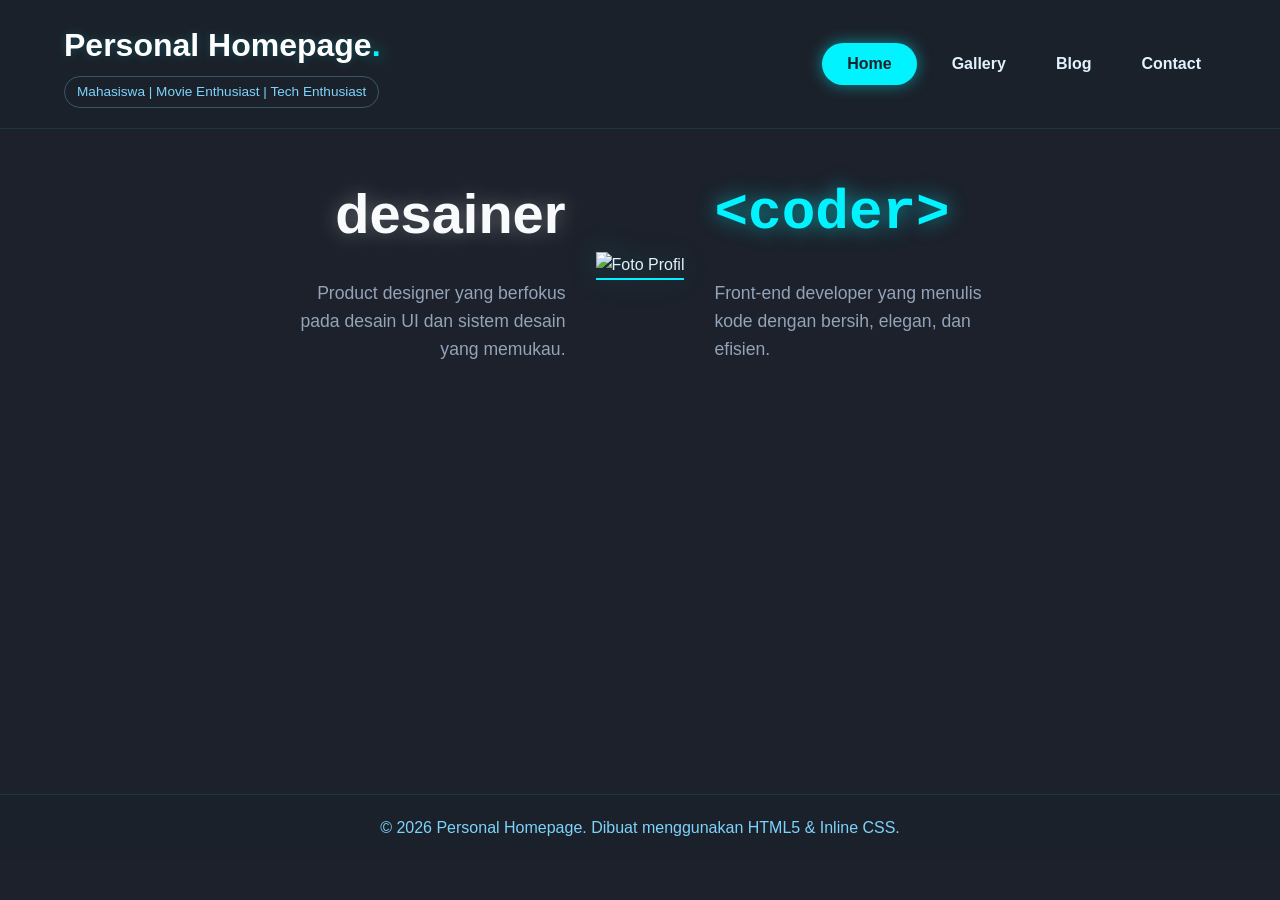
==== index.html @ 4d1f3330 "Upload tugas web homepage" ====
<!DOCTYPE html>
<html lang="id">
<head>
    <meta charset="UTF-8">
    <meta name="viewport" content="width=device-width, initial-scale=1.0">
    <title>Personal Homepage</title>
</head>
<body style="background-color: #1c212b; color: #e0f2fe; font-family: 'Segoe UI', Tahoma, Geneva, Verdana, sans-serif; margin: 0; padding: 0; line-height: 1.6;">

    <!-- HEADER & NAVIGASI -->
    <header style="display: flex; justify-content: space-between; align-items: center; padding: 20px 5%; background-color: rgba(28, 33, 43, 0.95); border-bottom: 1px solid rgba(0, 243, 255, 0.1);">
        <div style="text-align: left;">
            <h1 style="margin: 0; font-size: 2rem; color: #ffffff; text-shadow: 0 0 10px rgba(0, 243, 255, 0.2);">
                Personal Homepage<span style="color: #00f3ff; text-shadow: 0 0 15px #00f3ff;">.</span>
            </h1>
            <p style="margin: 5px 0 0 0; color: #7dd3fc; font-size: 0.85rem; padding: 4px 12px; border: 1px solid rgba(125, 211, 252, 0.3); border-radius: 20px; display: inline-block;">
                Mahasiswa | Movie Enthusiast | Tech Enthusiast
            </p>
        </div>
        
        <nav style="display: flex; gap: 20px; align-items: center;">
            <a href="index.html" style="text-decoration: none; color: #1c212b; background-color: #00f3ff; padding: 8px 25px; border-radius: 30px; font-weight: bold; box-shadow: 0 0 15px rgba(0, 243, 255, 0.5);">Home</a>
            <a href="gallery.html" style="text-decoration: none; color: #e0f2fe; font-weight: bold; padding: 8px 15px;">Gallery</a>
            <a href="blog.html" style="text-decoration: none; color: #e0f2fe; font-weight: bold; padding: 8px 15px;">Blog</a>
            <a href="contact.html" style="text-decoration: none; color: #e0f2fe; font-weight: bold; padding: 8px 15px;">Contact</a>
        </nav>
    </header>

    <!-- KONTEN UTAMA HOME -->
    <main style="max-width: 1000px; margin: 0 auto; padding: 40px 20px; min-height: 65vh;">
        <section style="display: flex; justify-content: space-between; align-items: center; gap: 30px; flex-wrap: wrap;">
            <div style="flex: 1; text-align: right; min-width: 250px;">
                <h2 style="font-size: 3.5rem; margin: 0; color: #f8fafc; text-shadow: 0 0 20px rgba(255, 255, 255, 0.3); font-weight: 700;">desainer</h2>
                <p style="color: #94a3b8; font-size: 1.1rem; line-height: 1.6; max-width: 280px; margin: 20px 0 0 auto;">
                    Product designer yang berfokus pada desain UI dan sistem desain yang memukau.
                </p>
            </div>
            <div style="flex: 0 0 auto; text-align: center;">
                <img src="[https://placehold.co/250x300/1c212b/00f3ff?text=Foto+Wajah](https://placehold.co/250x300/1c212b/00f3ff?text=Foto+Wajah)" alt="Foto Profil" width="250" height="300" style="border-bottom: 2px solid #00f3ff; filter: drop-shadow(0 0 15px rgba(0, 243, 255, 0.2));">
            </div>
            <div style="flex: 1; text-align: left; min-width: 250px;">
                <h2 style="font-size: 3.5rem; margin: 0; color: #00f3ff; font-family: 'Courier New', Courier, monospace; text-shadow: 0 0 20px rgba(0, 243, 255, 0.6); font-weight: 700;">&lt;coder&gt;</h2>
                <p style="color: #94a3b8; font-size: 1.1rem; line-height: 1.6; max-width: 280px; margin: 20px 0 0 0;">
                    Front-end developer yang menulis kode dengan bersih, elegan, dan efisien.
                </p>
            </div>
        </section>
    </main>

    <!-- FOOTER -->
    <footer style="text-align: center; padding: 20px; background-color: rgba(28, 33, 43, 0.95); border-top: 1px solid rgba(0, 243, 255, 0.1); color: #7dd3fc;">
        <p style="margin: 0;">&copy; 2026 Personal Homepage. Dibuat menggunakan HTML5 & Inline CSS.</p>
    </footer>

</body>
</html>
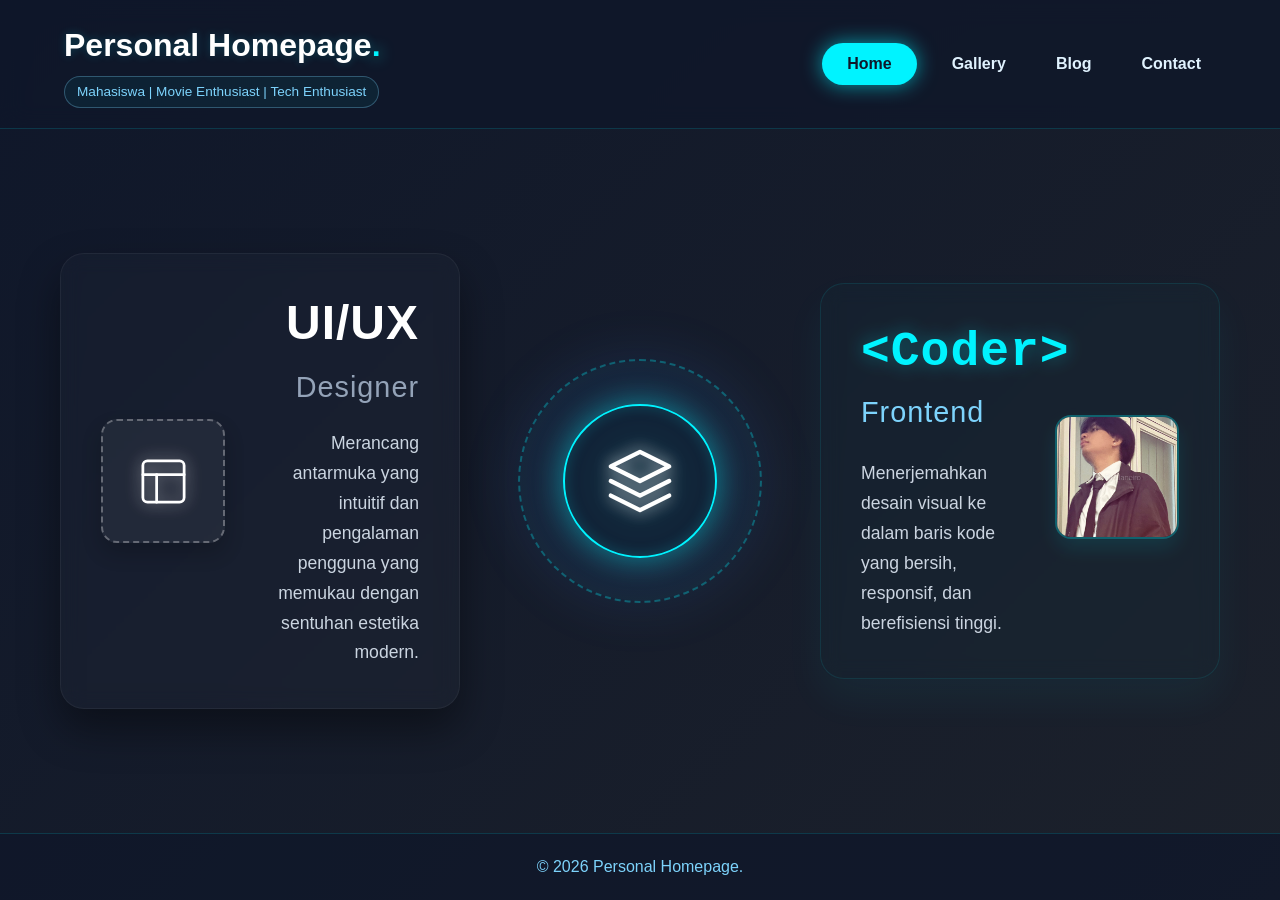
==== commit c56adb86: "update" ====
--- a/index.html
+++ b/index.html
@@ -5,21 +5,21 @@
     <meta name="viewport" content="width=device-width, initial-scale=1.0">
     <title>Personal Homepage</title>
 </head>
-<body style="background-color: #1c212b; color: #e0f2fe; font-family: 'Segoe UI', Tahoma, Geneva, Verdana, sans-serif; margin: 0; padding: 0; line-height: 1.6;">
+<body style="background: linear-gradient(135deg, #0f172a 0%, #1c212b 100%); color: #e0f2fe; font-family: 'Segoe UI', Tahoma, Geneva, Verdana, sans-serif; margin: 0; padding: 0; line-height: 1.6; min-height: 100vh; display: flex; flex-direction: column;">
 
-    <!-- HEADER & NAVIGASI -->
-    <header style="display: flex; justify-content: space-between; align-items: center; padding: 20px 5%; background-color: rgba(28, 33, 43, 0.95); border-bottom: 1px solid rgba(0, 243, 255, 0.1);">
+    <!-- HEADER & NAVIGASI (Efek Kaca) -->
+    <header style="display: flex; justify-content: space-between; align-items: center; padding: 20px 5%; background-color: rgba(15, 23, 42, 0.75); backdrop-filter: blur(12px); -webkit-backdrop-filter: blur(12px); border-bottom: 1px solid rgba(0, 243, 255, 0.15); position: sticky; top: 0; z-index: 100;">
         <div style="text-align: left;">
             <h1 style="margin: 0; font-size: 2rem; color: #ffffff; text-shadow: 0 0 10px rgba(0, 243, 255, 0.2);">
                 Personal Homepage<span style="color: #00f3ff; text-shadow: 0 0 15px #00f3ff;">.</span>
             </h1>
-            <p style="margin: 5px 0 0 0; color: #7dd3fc; font-size: 0.85rem; padding: 4px 12px; border: 1px solid rgba(125, 211, 252, 0.3); border-radius: 20px; display: inline-block;">
+            <p style="margin: 5px 0 0 0; color: #7dd3fc; font-size: 0.85rem; padding: 4px 12px; border: 1px solid rgba(125, 211, 252, 0.3); border-radius: 20px; display: inline-block; background: rgba(0, 243, 255, 0.05);">
                 Mahasiswa | Movie Enthusiast | Tech Enthusiast
             </p>
         </div>
         
         <nav style="display: flex; gap: 20px; align-items: center;">
-            <a href="index.html" style="text-decoration: none; color: #1c212b; background-color: #00f3ff; padding: 8px 25px; border-radius: 30px; font-weight: bold; box-shadow: 0 0 15px rgba(0, 243, 255, 0.5);">Home</a>
+            <a href="index.html" style="text-decoration: none; color: #0f172a; background-color: #00f3ff; padding: 8px 25px; border-radius: 30px; font-weight: bold; box-shadow: 0 0 20px rgba(0, 243, 255, 0.6);">Home</a>
             <a href="gallery.html" style="text-decoration: none; color: #e0f2fe; font-weight: bold; padding: 8px 15px;">Gallery</a>
             <a href="blog.html" style="text-decoration: none; color: #e0f2fe; font-weight: bold; padding: 8px 15px;">Blog</a>
             <a href="contact.html" style="text-decoration: none; color: #e0f2fe; font-weight: bold; padding: 8px 15px;">Contact</a>
@@ -27,29 +27,85 @@
     </header>
 
     <!-- KONTEN UTAMA HOME -->
-    <main style="max-width: 1000px; margin: 0 auto; padding: 40px 20px; min-height: 65vh;">
-        <section style="display: flex; justify-content: space-between; align-items: center; gap: 30px; flex-wrap: wrap;">
-            <div style="flex: 1; text-align: right; min-width: 250px;">
-                <h2 style="font-size: 3.5rem; margin: 0; color: #f8fafc; text-shadow: 0 0 20px rgba(255, 255, 255, 0.3); font-weight: 700;">desainer</h2>
-                <p style="color: #94a3b8; font-size: 1.1rem; line-height: 1.6; max-width: 280px; margin: 20px 0 0 auto;">
-                    Product designer yang berfokus pada desain UI dan sistem desain yang memukau.
-                </p>
+    <main style="max-width: 1200px; margin: 0 auto; padding: 60px 20px; flex: 1; display: flex; align-items: center; width: 100%; box-sizing: border-box;">
+        <section style="display: flex; justify-content: space-between; align-items: center; gap: 40px; flex-wrap: wrap; width: 100%;">
+            
+            <!-- CARD KIRI: Desainer -->
+            <div style="flex: 1; min-width: 280px; background: rgba(255, 255, 255, 0.02); padding: 40px; border-radius: 24px; border: 1px solid rgba(255, 255, 255, 0.05); box-shadow: 0 20px 40px rgba(0,0,0,0.4); backdrop-filter: blur(10px); -webkit-backdrop-filter: blur(10px); display: flex; align-items: center; justify-content: space-between; gap: 20px; flex-wrap: wrap;">
+                
+                <!-- Elemen Abstrak UI/UX (Kiri) Pengganti Foto -->
+                <div style="flex-shrink: 0; margin: 0 auto;">
+                    <div style="width: 120px; height: 120px; border-radius: 16px; border: 2px dashed rgba(255, 255, 255, 0.3); background: rgba(255, 255, 255, 0.05); display: flex; justify-content: center; align-items: center; box-shadow: 0 10px 20px rgba(0,0,0,0.2);">
+                        <!-- Ikon Layout UI/UX -->
+                        <svg width="55" height="55" viewBox="0 0 24 24" fill="none" stroke="#ffffff" stroke-width="1.2" stroke-linecap="round" stroke-linejoin="round" style="filter: drop-shadow(0 0 8px rgba(255,255,255,0.6));">
+                            <rect x="3" y="3" width="18" height="18" rx="2" ry="2"></rect>
+                            <line x1="3" y1="9" x2="21" y2="9"></line>
+                            <line x1="9" y1="21" x2="9" y2="9"></line>
+                        </svg>
+                    </div>
+                </div>
+
+                <!-- Teks Desainer -->
+                <div style="flex: 1; text-align: right; min-width: 150px;">
+                    <h2 style="font-size: 3rem; margin: 0; color: #ffffff; font-weight: 800; letter-spacing: 1px; line-height: 1.2;">
+                        UI/UX<br>
+                        <span style="font-size: 1.8rem; font-weight: 400; color: #94a3b8;">Designer</span>
+                    </h2>
+                    <p style="color: #cbd5e1; font-size: 1.1rem; line-height: 1.7; margin: 20px 0 0 auto;">
+                        Merancang antarmuka yang intuitif dan pengalaman pengguna yang memukau dengan sentuhan estetika modern.
+                    </p>
+                </div>
             </div>
-            <div style="flex: 0 0 auto; text-align: center;">
-                <img src="[https://placehold.co/250x300/1c212b/00f3ff?text=Foto+Wajah](https://placehold.co/250x300/1c212b/00f3ff?text=Foto+Wajah)" alt="Foto Profil" width="250" height="300" style="border-bottom: 2px solid #00f3ff; filter: drop-shadow(0 0 15px rgba(0, 243, 255, 0.2));">
+
+            <!-- BAGIAN TENGAH: Elemen Abstrak (Pengganti Foto) -->
+            <div style="flex: 0 0 auto; text-align: center; position: relative; width: 280px; height: 280px; display: flex; justify-content: center; align-items: center;">
+                
+                <!-- Efek cahaya Glow Background -->
+                <div style="position: absolute; top: 0; left: 0; right: 0; bottom: 0; background: radial-gradient(circle, rgba(0,243,255,0.3) 0%, rgba(59,130,246,0.1) 50%, rgba(15,23,42,0) 80%); border-radius: 50%; filter: blur(20px); z-index: 0;"></div>
+                
+                <!-- Lingkaran Luar (Putus-putus) -->
+                <div style="position: relative; z-index: 1; width: 240px; height: 240px; border-radius: 50%; border: 2px dashed rgba(0, 243, 255, 0.3); display: flex; justify-content: center; align-items: center; box-shadow: inset 0 0 30px rgba(0, 243, 255, 0.05);">
+                    
+                    <!-- Lingkaran Dalam (Solid + Blur) -->
+                    <div style="width: 150px; height: 150px; border-radius: 50%; background: rgba(15, 23, 42, 0.6); border: 2px solid #00f3ff; box-shadow: 0 0 30px rgba(0, 243, 255, 0.4), inset 0 0 15px rgba(0, 243, 255, 0.2); display: flex; justify-content: center; align-items: center; backdrop-filter: blur(8px);">
+                        
+                        <!-- Ikon Utama (Layer / Stack) melambangkan Web Design & Coding -->
+                        <svg width="70" height="70" viewBox="0 0 24 24" fill="none" stroke="#ffffff" stroke-width="1.5" stroke-linecap="round" stroke-linejoin="round" style="filter: drop-shadow(0 0 8px rgba(255,255,255,0.8));">
+                            <polygon points="12 2 2 7 12 12 22 7 12 2"></polygon>
+                            <polyline points="2 12 12 17 22 12"></polyline>
+                            <polyline points="2 17 12 22 22 17"></polyline>
+                        </svg>
+                        
+                    </div>
+                </div>
             </div>
-            <div style="flex: 1; text-align: left; min-width: 250px;">
-                <h2 style="font-size: 3.5rem; margin: 0; color: #00f3ff; font-family: 'Courier New', Courier, monospace; text-shadow: 0 0 20px rgba(0, 243, 255, 0.6); font-weight: 700;">&lt;coder&gt;</h2>
-                <p style="color: #94a3b8; font-size: 1.1rem; line-height: 1.6; max-width: 280px; margin: 20px 0 0 0;">
-                    Front-end developer yang menulis kode dengan bersih, elegan, dan efisien.
-                </p>
+
+            <!-- CARD KANAN: Coder -->
+            <div style="flex: 1; min-width: 280px; background: rgba(0, 243, 255, 0.02); padding: 40px; border-radius: 24px; border: 1px solid rgba(0, 243, 255, 0.1); box-shadow: 0 20px 40px rgba(0, 243, 255, 0.05); backdrop-filter: blur(10px); -webkit-backdrop-filter: blur(10px); display: flex; align-items: center; justify-content: space-between; gap: 20px; flex-wrap: wrap;">
+                
+                <!-- Teks Coder -->
+                <div style="flex: 1; text-align: left; min-width: 150px;">
+                    <h2 style="font-size: 3rem; margin: 0; color: #00f3ff; font-family: 'Courier New', Courier, monospace; text-shadow: 0 0 20px rgba(0, 243, 255, 0.4); font-weight: 800; letter-spacing: 1px; line-height: 1.2;">
+                        &lt;Coder&gt;<br>
+                        <span style="font-size: 1.8rem; font-weight: 400; color: #7dd3fc; font-family: 'Segoe UI', sans-serif; text-shadow: none;">Frontend</span>
+                    </h2>
+                    <p style="color: #cbd5e1; font-size: 1.1rem; line-height: 1.7; margin: 20px 0 0 0;">
+                        Menerjemahkan desain visual ke dalam baris kode yang bersih, responsif, dan berefisiensi tinggi.
+                    </p>
+                </div>
+
+                <!-- Tempat Foto Coder (Kanan) -->
+                <div style="flex-shrink: 0; margin: 0 auto;">
+                    <img src="profile.jpeg" alt="Foto Coder" style="width: 120px; height: 120px; border-radius: 16px; border: 2px solid rgba(0, 243, 255, 0.3); object-fit: cover; box-shadow: 0 10px 20px rgba(0, 243, 255, 0.1);">
+                </div>
             </div>
+
         </section>
     </main>
 
     <!-- FOOTER -->
-    <footer style="text-align: center; padding: 20px; background-color: rgba(28, 33, 43, 0.95); border-top: 1px solid rgba(0, 243, 255, 0.1); color: #7dd3fc;">
-        <p style="margin: 0;">&copy; 2026 Personal Homepage. Dibuat menggunakan HTML5 & Inline CSS.</p>
+    <footer style="text-align: center; padding: 20px; background-color: rgba(15, 23, 42, 0.8); border-top: 1px solid rgba(0, 243, 255, 0.15); color: #7dd3fc;">
+        <p style="margin: 0;">&copy; 2026 Personal Homepage.</p>
     </footer>
 
 </body>
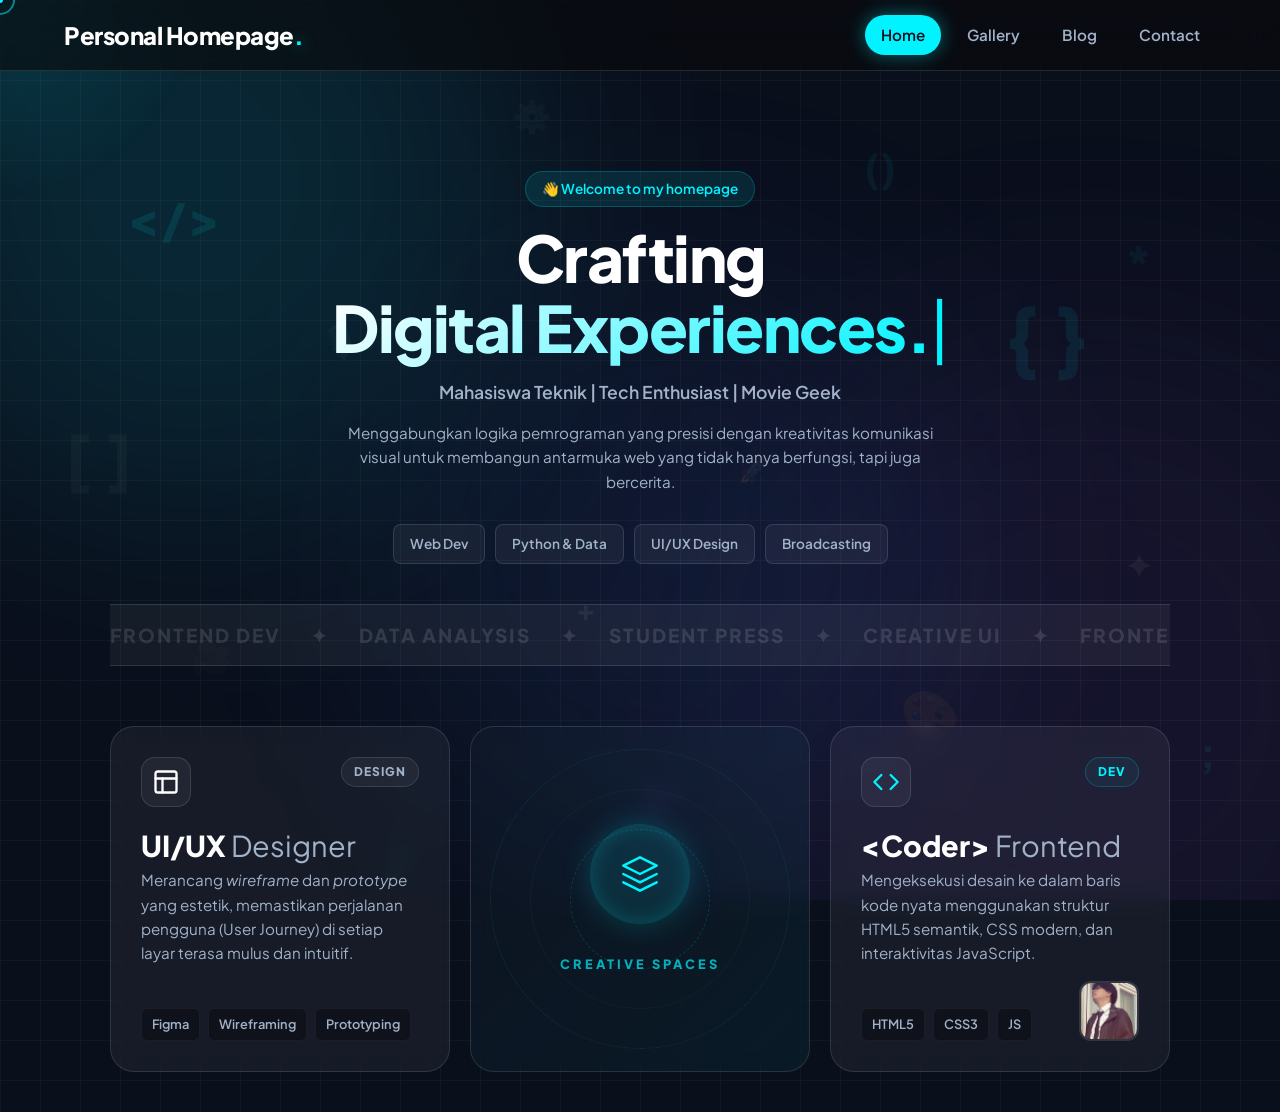
==== commit e1d02f87: "Update Besar" ====
--- a/index.html
+++ b/index.html
@@ -3,110 +3,170 @@
 <head>
     <meta charset="UTF-8">
     <meta name="viewport" content="width=device-width, initial-scale=1.0">
-    <title>Personal Homepage</title>
+    <title>Personal Homepage.</title>
+    <link rel="stylesheet" href="style.css">
+    <script src="script.js" defer></script>
 </head>
-<body style="background: linear-gradient(135deg, #0f172a 0%, #1c212b 100%); color: #e0f2fe; font-family: 'Segoe UI', Tahoma, Geneva, Verdana, sans-serif; margin: 0; padding: 0; line-height: 1.6; min-height: 100vh; display: flex; flex-direction: column;">
+<body>
 
-    <!-- HEADER & NAVIGASI (Efek Kaca) -->
-    <header style="display: flex; justify-content: space-between; align-items: center; padding: 20px 5%; background-color: rgba(15, 23, 42, 0.75); backdrop-filter: blur(12px); -webkit-backdrop-filter: blur(12px); border-bottom: 1px solid rgba(0, 243, 255, 0.15); position: sticky; top: 0; z-index: 100;">
-        <div style="text-align: left;">
-            <h1 style="margin: 0; font-size: 2rem; color: #ffffff; text-shadow: 0 0 10px rgba(0, 243, 255, 0.2);">
-                Personal Homepage<span style="color: #00f3ff; text-shadow: 0 0 15px #00f3ff;">.</span>
-            </h1>
-            <p style="margin: 5px 0 0 0; color: #7dd3fc; font-size: 0.85rem; padding: 4px 12px; border: 1px solid rgba(125, 211, 252, 0.3); border-radius: 20px; display: inline-block; background: rgba(0, 243, 255, 0.05);">
-                Mahasiswa | Movie Enthusiast | Tech Enthusiast
-            </p>
+    <!-- CUSTOM CURSOR WEB3 -->
+    <div class="cursor-dot"></div>
+    <div class="cursor-outline"></div>
+    <div class="cursor-glow"></div>
+
+    <!-- AMBIENT AURORA GLOW (EFEK TERANG & BERWARNA YANG ELEGAN) -->
+    <div class="aurora-bg">
+        <div class="aurora-glow aurora-1"></div>
+        <div class="aurora-glow aurora-2"></div>
+        <div class="aurora-glow aurora-3"></div>
+    </div>
+
+    <!-- ELEMEN MELAYANG (DIPERBANYAK AGAR MAKIN RAME & TECHY) -->
+    <div class="floating-shapes">
+        <!-- Elemen Original -->
+        <div class="shape shape-1" style="color: rgba(0, 243, 255, 0.1);">&lt;/&gt;</div>
+        <div class="shape shape-2" style="color: rgba(255, 255, 255, 0.05);">🎥</div>
+        <div class="shape shape-3" style="color: rgba(0, 243, 255, 0.08); font-size: 5rem;">{ }</div>
+        <div class="shape shape-4" style="color: rgba(255, 255, 255, 0.05);">✦</div>
+        <div class="shape shape-5" style="color: rgba(168, 85, 247, 0.08);">#</div>
+        
+        <!-- Elemen Tambahan Baru -->
+        <div class="shape" style="top: 15%; right: 30%; font-size: 2.5rem; color: rgba(0, 243, 255, 0.06); animation-delay: 1.5s;">()</div>
+        <div class="shape" style="top: 75%; right: 25%; font-size: 3rem; color: rgba(168, 85, 247, 0.05); animation-delay: 3.5s;">🎨</div>
+        <div class="shape" style="top: 45%; left: 5%; font-size: 4rem; color: rgba(255, 255, 255, 0.03); animation-delay: 2.5s;">[ ]</div>
+        <div class="shape" style="top: 80%; right: 5%; font-size: 2.5rem; color: rgba(0, 243, 255, 0.07); animation-delay: 5s;">;</div>
+        <div class="shape" style="top: 10%; left: 40%; font-size: 2rem; color: rgba(255, 255, 255, 0.04); animation-delay: 0.5s;">⚙️</div>
+        <div class="shape" style="top: 50%; right: 40%; font-size: 1.5rem; color: rgba(168, 85, 247, 0.08); animation-delay: 4.5s;">🚀</div>
+        <div class="shape" style="top: 90%; left: 30%; font-size: 3.5rem; color: rgba(0, 243, 255, 0.04); animation-delay: 1.2s;">/</div>
+        <div class="shape" style="top: 35%; left: 25%; font-size: 2rem; color: rgba(255, 255, 255, 0.05); animation-delay: 2.8s;">🎙️</div>
+        <div class="shape" style="top: 25%; right: 10%; font-size: 3rem; color: rgba(0, 243, 255, 0.05); animation-delay: 3.2s;">*</div>
+        <div class="shape" style="top: 65%; left: 45%; font-size: 1.8rem; color: rgba(255, 255, 255, 0.06); animation-delay: 1.8s;">+</div>
+    </div>
+
+    <!-- NAVIGASI KACA -->
+    <header class="glass-nav">
+        <div class="logo">
+            <h1 class="magnetic">Personal Homepage<span>.</span></h1>
         </div>
-        
-        <nav style="display: flex; gap: 20px; align-items: center;">
-            <a href="index.html" style="text-decoration: none; color: #0f172a; background-color: #00f3ff; padding: 8px 25px; border-radius: 30px; font-weight: bold; box-shadow: 0 0 20px rgba(0, 243, 255, 0.6);">Home</a>
-            <a href="gallery.html" style="text-decoration: none; color: #e0f2fe; font-weight: bold; padding: 8px 15px;">Gallery</a>
-            <a href="blog.html" style="text-decoration: none; color: #e0f2fe; font-weight: bold; padding: 8px 15px;">Blog</a>
-            <a href="contact.html" style="text-decoration: none; color: #e0f2fe; font-weight: bold; padding: 8px 15px;">Contact</a>
+        <nav>
+            <ul class="nav-links">
+                <li><a href="index.html" class="active magnetic">Home</a></li>
+                <li><a href="gallery.html" class="magnetic">Gallery</a></li>
+                <li><a href="blog.html" class="magnetic">Blog</a></li>
+                <li><a href="contact.html" class="magnetic">Contact</a></li>
+            </ul>
         </nav>
     </header>
 
-    <!-- KONTEN UTAMA HOME -->
-    <main style="max-width: 1200px; margin: 0 auto; padding: 60px 20px; flex: 1; display: flex; align-items: center; width: 100%; box-sizing: border-box;">
-        <section style="display: flex; justify-content: space-between; align-items: center; gap: 40px; flex-wrap: wrap; width: 100%;">
+    <main class="container">
+        <!-- HERO SECTION -->
+        <section class="hero fade-up">
+            <div class="hero-badge magnetic">👋 Welcome to my homepage</div>
             
-            <!-- CARD KIRI: Desainer -->
-            <div style="flex: 1; min-width: 280px; background: rgba(255, 255, 255, 0.02); padding: 40px; border-radius: 24px; border: 1px solid rgba(255, 255, 255, 0.05); box-shadow: 0 20px 40px rgba(0,0,0,0.4); backdrop-filter: blur(10px); -webkit-backdrop-filter: blur(10px); display: flex; align-items: center; justify-content: space-between; gap: 20px; flex-wrap: wrap;">
-                
-                <!-- Elemen Abstrak UI/UX (Kiri) Pengganti Foto -->
-                <div style="flex-shrink: 0; margin: 0 auto;">
-                    <div style="width: 120px; height: 120px; border-radius: 16px; border: 2px dashed rgba(255, 255, 255, 0.3); background: rgba(255, 255, 255, 0.05); display: flex; justify-content: center; align-items: center; box-shadow: 0 10px 20px rgba(0,0,0,0.2);">
-                        <!-- Ikon Layout UI/UX -->
-                        <svg width="55" height="55" viewBox="0 0 24 24" fill="none" stroke="#ffffff" stroke-width="1.2" stroke-linecap="round" stroke-linejoin="round" style="filter: drop-shadow(0 0 8px rgba(255,255,255,0.6));">
-                            <rect x="3" y="3" width="18" height="18" rx="2" ry="2"></rect>
-                            <line x1="3" y1="9" x2="21" y2="9"></line>
-                            <line x1="9" y1="21" x2="9" y2="9"></line>
-                        </svg>
+            <h2 class="hero-title">Crafting <br> <span class="gradient-text typing-text"></span><span class="cursor-blink">|</span></h2>
+            
+            <p class="hero-subtitle">Mahasiswa Teknik | Tech Enthusiast | Movie Geek</p>
+            <p class="hero-desc">Menggabungkan logika pemrograman yang presisi dengan kreativitas komunikasi visual untuk membangun antarmuka web yang tidak hanya berfungsi, tapi juga bercerita.</p>
+            
+            <!-- Skill Tags Magnetic -->
+            <div class="hero-skills">
+                <span class="skill-tag magnetic">Web Dev</span>
+                <span class="skill-tag magnetic">Python & Data</span>
+                <span class="skill-tag magnetic">UI/UX Design</span>
+                <span class="skill-tag magnetic">Broadcasting</span>
+            </div>
+        </section>
+
+        <!-- RUNNING TEXT -->
+        <div class="marquee-container fade-up delay-1">
+            <div class="marquee-content">
+                <span>FRONTEND DEV</span> <span>✦</span> 
+                <span>DATA ANALYSIS</span> <span>✦</span> 
+                <span>STUDENT PRESS</span> <span>✦</span> 
+                <span>CREATIVE UI</span> <span>✦</span>
+                <span>FRONTEND DEV</span> <span>✦</span> 
+                <span>DATA ANALYSIS</span> <span>✦</span> 
+                <span>STUDENT PRESS</span> <span>✦</span> 
+                <span>CREATIVE UI</span> <span>✦</span>
+            </div>
+        </div>
+
+        <!-- BENTO BOX GRID LAYOUT -->
+        <section class="bento-grid">
+            
+            <!-- Bento Card 1: UI/UX -->
+            <article class="bento-card fade-up delay-1">
+                <div class="card-glow"></div>
+                <div class="card-content">
+                    <div class="bento-header">
+                        <div class="bento-icon">
+                            <svg width="28" height="28" viewBox="0 0 24 24" fill="none" stroke="currentColor" stroke-width="2" stroke-linecap="round" stroke-linejoin="round">
+                                <rect x="3" y="3" width="18" height="18" rx="2" ry="2"></rect>
+                                <line x1="3" y1="9" x2="21" y2="9"></line>
+                                <line x1="9" y1="21" x2="9" y2="9"></line>
+                            </svg>
+                        </div>
+                        <span class="bento-badge">Design</span>
+                    </div>
+                    <h3>UI/UX <span class="dim-text">Designer</span></h3>
+                    <p>Merancang <em>wireframe</em> dan <em>prototype</em> yang estetik, memastikan perjalanan pengguna (User Journey) di setiap layar terasa mulus dan intuitif.</p>
+                    
+                    <div class="card-tags">
+                        <span>Figma</span>
+                        <span>Wireframing</span>
+                        <span>Prototyping</span>
                     </div>
                 </div>
+            </article>
 
-                <!-- Teks Desainer -->
-                <div style="flex: 1; text-align: right; min-width: 150px;">
-                    <h2 style="font-size: 3rem; margin: 0; color: #ffffff; font-weight: 800; letter-spacing: 1px; line-height: 1.2;">
-                        UI/UX<br>
-                        <span style="font-size: 1.8rem; font-weight: 400; color: #94a3b8;">Designer</span>
-                    </h2>
-                    <p style="color: #cbd5e1; font-size: 1.1rem; line-height: 1.7; margin: 20px 0 0 auto;">
-                        Merancang antarmuka yang intuitif dan pengalaman pengguna yang memukau dengan sentuhan estetika modern.
-                    </p>
-                </div>
-            </div>
-
-            <!-- BAGIAN TENGAH: Elemen Abstrak (Pengganti Foto) -->
-            <div style="flex: 0 0 auto; text-align: center; position: relative; width: 280px; height: 280px; display: flex; justify-content: center; align-items: center;">
-                
-                <!-- Efek cahaya Glow Background -->
-                <div style="position: absolute; top: 0; left: 0; right: 0; bottom: 0; background: radial-gradient(circle, rgba(0,243,255,0.3) 0%, rgba(59,130,246,0.1) 50%, rgba(15,23,42,0) 80%); border-radius: 50%; filter: blur(20px); z-index: 0;"></div>
-                
-                <!-- Lingkaran Luar (Putus-putus) -->
-                <div style="position: relative; z-index: 1; width: 240px; height: 240px; border-radius: 50%; border: 2px dashed rgba(0, 243, 255, 0.3); display: flex; justify-content: center; align-items: center; box-shadow: inset 0 0 30px rgba(0, 243, 255, 0.05);">
+            <!-- Bento Card 2: Center Art Radar -->
+            <article class="bento-card center-art fade-up delay-2 magnetic-card">
+                <div class="card-glow"></div>
+                <div class="card-content radar-wrapper">
+                    <div class="radar-ring ring-1"></div>
+                    <div class="radar-ring ring-2"></div>
+                    <div class="radar-ring ring-3"></div>
                     
-                    <!-- Lingkaran Dalam (Solid + Blur) -->
-                    <div style="width: 150px; height: 150px; border-radius: 50%; background: rgba(15, 23, 42, 0.6); border: 2px solid #00f3ff; box-shadow: 0 0 30px rgba(0, 243, 255, 0.4), inset 0 0 15px rgba(0, 243, 255, 0.2); display: flex; justify-content: center; align-items: center; backdrop-filter: blur(8px);">
-                        
-                        <!-- Ikon Utama (Layer / Stack) melambangkan Web Design & Coding -->
-                        <svg width="70" height="70" viewBox="0 0 24 24" fill="none" stroke="#ffffff" stroke-width="1.5" stroke-linecap="round" stroke-linejoin="round" style="filter: drop-shadow(0 0 8px rgba(255,255,255,0.8));">
+                    <div class="glowing-orb">
+                        <svg width="40" height="40" viewBox="0 0 24 24" fill="none" stroke="#00f3ff" stroke-width="1.5" stroke-linecap="round" stroke-linejoin="round">
                             <polygon points="12 2 2 7 12 12 22 7 12 2"></polygon>
                             <polyline points="2 12 12 17 22 12"></polyline>
                             <polyline points="2 17 12 22 22 17"></polyline>
                         </svg>
-                        
+                    </div>
+                    <div class="center-label">CREATIVE SPACES</div>
+                </div>
+            </article>
+
+            <!-- Bento Card 3: Coder -->
+            <article class="bento-card fade-up delay-3">
+                <div class="card-glow"></div>
+                <div class="card-content">
+                    <div class="bento-header">
+                        <div class="bento-icon code-icon">
+                            <svg width="28" height="28" viewBox="0 0 24 24" fill="none" stroke="currentColor" stroke-width="2" stroke-linecap="round" stroke-linejoin="round">
+                                <polyline points="16 18 22 12 16 6"></polyline>
+                                <polyline points="8 6 2 12 8 18"></polyline>
+                            </svg>
+                        </div>
+                        <span class="bento-badge dev-badge">Dev</span>
+                    </div>
+                    <h3>&lt;Coder&gt; <span class="dim-text">Frontend</span></h3>
+                    <p>Mengeksekusi desain ke dalam baris kode nyata menggunakan struktur HTML5 semantik, CSS modern, dan interaktivitas JavaScript.</p>
+                    
+                    <div class="coder-footer">
+                        <div class="card-tags">
+                            <span>HTML5</span>
+                            <span>CSS3</span>
+                            <span>JS</span>
+                        </div>
+                        <img src="profile.jpeg" alt="My Profile" class="bento-profile-img">
                     </div>
                 </div>
-            </div>
-
-            <!-- CARD KANAN: Coder -->
-            <div style="flex: 1; min-width: 280px; background: rgba(0, 243, 255, 0.02); padding: 40px; border-radius: 24px; border: 1px solid rgba(0, 243, 255, 0.1); box-shadow: 0 20px 40px rgba(0, 243, 255, 0.05); backdrop-filter: blur(10px); -webkit-backdrop-filter: blur(10px); display: flex; align-items: center; justify-content: space-between; gap: 20px; flex-wrap: wrap;">
-                
-                <!-- Teks Coder -->
-                <div style="flex: 1; text-align: left; min-width: 150px;">
-                    <h2 style="font-size: 3rem; margin: 0; color: #00f3ff; font-family: 'Courier New', Courier, monospace; text-shadow: 0 0 20px rgba(0, 243, 255, 0.4); font-weight: 800; letter-spacing: 1px; line-height: 1.2;">
-                        &lt;Coder&gt;<br>
-                        <span style="font-size: 1.8rem; font-weight: 400; color: #7dd3fc; font-family: 'Segoe UI', sans-serif; text-shadow: none;">Frontend</span>
-                    </h2>
-                    <p style="color: #cbd5e1; font-size: 1.1rem; line-height: 1.7; margin: 20px 0 0 0;">
-                        Menerjemahkan desain visual ke dalam baris kode yang bersih, responsif, dan berefisiensi tinggi.
-                    </p>
-                </div>
-
-                <!-- Tempat Foto Coder (Kanan) -->
-                <div style="flex-shrink: 0; margin: 0 auto;">
-                    <img src="profile.jpeg" alt="Foto Coder" style="width: 120px; height: 120px; border-radius: 16px; border: 2px solid rgba(0, 243, 255, 0.3); object-fit: cover; box-shadow: 0 10px 20px rgba(0, 243, 255, 0.1);">
-                </div>
-            </div>
+            </article>
 
         </section>
     </main>
 
-    <!-- FOOTER -->
-    <footer style="text-align: center; padding: 20px; background-color: rgba(15, 23, 42, 0.8); border-top: 1px solid rgba(0, 243, 255, 0.15); color: #7dd3fc;">
-        <p style="margin: 0;">&copy; 2026 Personal Homepage.</p>
-    </footer>
-
 </body>
-</html>
+</html>
--- a/style.css
+++ b/style.css
@@ -0,0 +1,280 @@
+@import url('https://fonts.googleapis.com/css2?family=Plus+Jakarta+Sans:wght@400;600;800&display=swap');
+
+:root {
+    /* Warna dasar diubah menjadi Midnight Blue yang lebih terang dibanding hitam pekat */
+    --bg-dark: #0a0f1c; 
+    /* Kotak kaca dibuat lebih transparan dan lebih cerah */
+    --surface: rgba(255, 255, 255, 0.05);
+    --surface-border: rgba(255, 255, 255, 0.12);
+    --neon-cyan: #00f3ff;
+    --text-main: #ffffff;
+    --text-dim: #a1b2c9; /* Abu-abu kebiruan agar lebih terang */
+}
+
+* { box-sizing: border-box; margin: 0; padding: 0; }
+
+/* HILANGKAN KURSOR DEFAULT DI PC */
+@media (pointer: fine) {
+    body, a, button, .magnetic { cursor: none !important; }
+}
+
+body {
+    background-color: var(--bg-dark); color: var(--text-main); font-family: 'Plus Jakarta Sans', sans-serif;
+    line-height: 1.6; min-height: 100vh; overflow-x: hidden;
+    /* Grid background dipertahankan tapi disesuaikan */
+    background-image: 
+        linear-gradient(rgba(255, 255, 255, 0.03) 1px, transparent 1px), 
+        linear-gradient(90deg, rgba(255, 255, 255, 0.03) 1px, transparent 1px);
+    background-size: 40px 40px;
+}
+
+.container { max-width: 1100px; margin: 0 auto; padding: 40px 20px; position: relative; z-index: 2; }
+
+/* CUSTOM CURSOR STYLING */
+.cursor-dot, .cursor-outline {
+    position: fixed; top: 0; left: 0; transform: translate(-50%, -50%);
+    border-radius: 50%; z-index: 9999; pointer-events: none;
+}
+.cursor-dot { width: 6px; height: 6px; background-color: var(--neon-cyan); }
+.cursor-outline { 
+    width: 30px; height: 30px; border: 2px solid rgba(0, 243, 255, 0.5); 
+    transition: width 0.2s ease-out, height 0.2s ease-out, background-color 0.2s ease-out; 
+}
+.cursor-glow {
+    position: fixed; top: 0; left: 0; width: 400px; height: 400px;
+    background: radial-gradient(circle closest-side, rgba(0, 243, 255, 0.12), transparent);
+    border-radius: 50%; transform: translate(-50%, -50%); pointer-events: none; z-index: 1;
+}
+
+/* KETIKA KURSOR HOVER KE ELEMEN MAGNETIC */
+.cursor-outline.hover-active { width: 60px; height: 60px; background-color: rgba(0, 243, 255, 0.1); border-color: transparent; }
+
+/* NAVIGASI KACA */
+.glass-nav {
+    display: flex; justify-content: space-between; align-items: center; padding: 15px 5%;
+    background: rgba(9, 9, 11, 0.6); backdrop-filter: blur(20px); -webkit-backdrop-filter: blur(20px);
+    border-bottom: 1px solid var(--surface-border); position: sticky; top: 0; z-index: 1000;
+}
+.logo h1 { font-size: 1.5rem; font-weight: 800; letter-spacing: -0.5px; display: inline-block; }
+.logo span { color: var(--neon-cyan); text-shadow: 0 0 15px var(--neon-cyan); }
+.nav-links { list-style: none; display: flex; gap: 10px; }
+.nav-links a { text-decoration: none; color: var(--text-dim); font-weight: 600; font-size: 0.95rem; padding: 8px 16px; border-radius: 20px; transition: 0.3s; display: inline-block;}
+.nav-links a:hover { color: var(--text-main); background: var(--surface); }
+.nav-links a.active { color: var(--bg-dark); background: var(--neon-cyan); box-shadow: 0 0 20px rgba(0, 243, 255, 0.4); }
+
+/* HERO SECTION & TYPING EFFECT */
+.hero { text-align: center; margin: 60px 0 40px 0; display: flex; flex-direction: column; align-items: center; gap: 15px; }
+.hero-badge { font-size: 0.85rem; font-weight: 600; color: var(--neon-cyan); background: rgba(0, 243, 255, 0.1); padding: 6px 16px; border-radius: 30px; border: 1px solid rgba(0, 243, 255, 0.2); display: inline-block; }
+.hero-title { font-size: clamp(2.5rem, 5vw, 4.5rem); font-weight: 800; line-height: 1.1; letter-spacing: -1.5px; min-height: 110px; }
+.gradient-text { background: linear-gradient(135deg, #ffffff 0%, var(--neon-cyan) 100%); -webkit-background-clip: text; background-clip: text; -webkit-text-fill-color: transparent; }
+.cursor-blink { font-weight: 400; color: var(--neon-cyan); animation: blink 1s step-end infinite; }
+@keyframes blink { 0%, 100% { opacity: 1; } 50% { opacity: 0; } }
+
+.hero-subtitle { font-size: 1.1rem; color: var(--text-dim); font-weight: 600; }
+.hero-desc { max-width: 600px; color: var(--text-dim); font-size: 0.95rem; }
+
+/* SKILL TAGS */
+.hero-skills { display: flex; gap: 10px; justify-content: center; flex-wrap: wrap; margin-top: 15px; }
+.skill-tag { padding: 8px 16px; background: var(--surface); border: 1px solid var(--surface-border); border-radius: 8px; font-size: 0.85rem; font-weight: 600; color: var(--text-dim); transition: box-shadow 0.3s, color 0.3s; display: inline-block; }
+.skill-tag:hover { border-color: var(--neon-cyan); color: var(--neon-cyan); box-shadow: 0 0 15px rgba(0, 243, 255, 0.2); }
+
+/* FLOATING & MARQUEE */
+.marquee-container { width: 100%; overflow: hidden; background: var(--surface); border-top: 1px solid var(--surface-border); border-bottom: 1px solid var(--surface-border); padding: 15px 0; margin-bottom: 60px; position: relative; z-index: 2; }
+.marquee-content { display: flex; white-space: nowrap; gap: 30px; font-weight: 800; font-size: 1.2rem; color: var(--surface-border); animation: scrollText 15s linear infinite; letter-spacing: 2px; }
+.marquee-content span { transition: 0.3s; }
+.marquee-content:hover span { color: var(--neon-cyan); text-shadow: 0 0 10px rgba(0, 243, 255, 0.3); }
+@keyframes scrollText { 0% { transform: translateX(0); } 100% { transform: translateX(-50%); } }
+
+.floating-shapes { position: fixed; top: 0; left: 0; width: 100%; height: 100%; pointer-events: none; z-index: 0; overflow: hidden; }
+.shape { position: absolute; color: rgba(255, 255, 255, 0.05); font-weight: 800; font-size: 2rem; animation: floatShape 10s ease-in-out infinite alternate; }
+.shape-1 { top: 20%; left: 10%; font-size: 3rem; } .shape-2 { top: 70%; left: 15%; animation-delay: 2s; }
+.shape-3 { top: 30%; right: 15%; font-size: 4rem; animation-delay: 1s; } .shape-4 { top: 60%; right: 10%; animation-delay: 3s; }
+.shape-5 { top: 85%; left: 50%; font-size: 2.5rem; animation-delay: 4s; }
+@keyframes floatShape { 0% { transform: translateY(0) rotate(0deg); } 100% { transform: translateY(-30px) rotate(15deg); } }
+
+/* BENTO BOX GRID */
+.bento-grid { display: grid; grid-template-columns: repeat(auto-fit, minmax(300px, 1fr)); gap: 20px; }
+.bento-card { background: var(--surface); border: 1px solid var(--surface-border); border-radius: 24px; padding: 30px; backdrop-filter: blur(10px); transition: all 0.2s ease; display: flex; flex-direction: column; gap: 15px; position: relative; overflow: hidden; }
+.bento-card:hover { border-color: rgba(0, 243, 255, 0.3); box-shadow: 0 20px 40px rgba(0, 0, 0, 0.4); }
+.bento-icon { width: 50px; height: 50px; background: rgba(255, 255, 255, 0.05); border-radius: 14px; display: flex; justify-content: center; align-items: center; color: var(--text-main); border: 1px solid var(--surface-border); }
+.code-icon { color: var(--neon-cyan); }
+.bento-card h3 { font-size: 1.8rem; font-weight: 800; }
+.dim-text { color: var(--text-dim); font-weight: 400; }
+.bento-card p { color: var(--text-dim); font-size: 0.95rem; flex-grow: 1; }
+.bento-profile-img { width: 80px; height: 80px; border-radius: 16px; object-fit: cover; margin-top: 10px; border: 2px solid var(--surface-border); }
+.center-art { display: flex; justify-content: center; align-items: center; background: linear-gradient(135deg, rgba(255,255,255,0.02) 0%, rgba(0,243,255,0.05) 100%); min-height: 200px; }
+.glowing-orb { width: 100px; height: 100px; border-radius: 50%; background: rgba(0, 243, 255, 0.1); display: flex; justify-content: center; align-items: center; box-shadow: 0 0 30px rgba(0, 243, 255, 0.2), inset 0 0 20px rgba(0, 243, 255, 0.2); animation: pulse 3s infinite alternate; }
+
+.fade-up { opacity: 0; transform: translateY(30px); transition: opacity 0.8s ease-out, transform 0.8s ease-out; }
+.fade-up.visible { opacity: 1; transform: translateY(0); }
+.delay-1 { transition-delay: 0.1s; } .delay-2 { transition-delay: 0.2s; } .delay-3 { transition-delay: 0.3s; }
+
+/* =========================================
+   TAMBAHAN VISUAL KARTU BENTO (PREMIUM UPGRADE)
+========================================= */
+
+/* Mengatur agar konten tetap di atas cahaya senter */
+.card-content {
+    position: relative;
+    z-index: 2;
+    display: flex;
+    flex-direction: column;
+    height: 100%;
+}
+
+/* Header Kartu & Badge */
+.bento-header {
+    display: flex;
+    justify-content: space-between;
+    align-items: flex-start;
+    margin-bottom: 15px;
+}
+.bento-badge {
+    background: rgba(255, 255, 255, 0.05);
+    color: var(--text-dim);
+    padding: 4px 12px;
+    border-radius: 20px;
+    font-size: 0.75rem;
+    font-weight: 800;
+    letter-spacing: 1px;
+    text-transform: uppercase;
+    border: 1px solid var(--surface-border);
+}
+.dev-badge {
+    color: var(--neon-cyan);
+    background: rgba(0, 243, 255, 0.05);
+    border-color: rgba(0, 243, 255, 0.2);
+}
+
+/* Tag Keahlian di dalam Kartu */
+.card-tags {
+    display: flex;
+    gap: 8px;
+    flex-wrap: wrap;
+    margin-top: auto; /* Mendorong tag ke bagian paling bawah kartu */
+    padding-top: 20px;
+}
+.card-tags span {
+    background: rgba(0, 0, 0, 0.3);
+    color: var(--text-dim);
+    padding: 5px 10px;
+    border-radius: 6px;
+    font-size: 0.8rem;
+    font-weight: 600;
+    border: 1px solid rgba(255, 255, 255, 0.05);
+}
+
+/* Footer Kartu Coder */
+.coder-footer {
+    display: flex;
+    justify-content: space-between;
+    align-items: flex-end;
+    margin-top: auto;
+    padding-top: 15px;
+}
+.coder-footer .bento-profile-img {
+    margin: 0; /* Mereset margin lama */
+    width: 60px;
+    height: 60px;
+    border-radius: 12px;
+    filter: grayscale(20%);
+    transition: 0.3s;
+}
+.bento-card:hover .bento-profile-img {
+    filter: grayscale(0%);
+    border-color: var(--neon-cyan);
+}
+
+/* Efek Radar di Kartu Tengah */
+.radar-wrapper {
+    display: flex;
+    flex-direction: column;
+    justify-content: center;
+    align-items: center;
+    width: 100%;
+    height: 100%;
+}
+.radar-ring {
+    position: absolute;
+    border-radius: 50%;
+    border: 1px dashed rgba(0, 243, 255, 0.15);
+    animation: spin 20s linear infinite;
+    pointer-events: none;
+}
+.ring-1 { width: 140px; height: 140px; }
+.ring-2 { width: 220px; height: 220px; border: 1px solid rgba(255, 255, 255, 0.03); animation-direction: reverse; }
+.ring-3 { width: 300px; height: 300px; border-style: dotted; animation-duration: 30s; }
+
+.center-label {
+    margin-top: 30px;
+    font-size: 0.8rem;
+    font-weight: 800;
+    letter-spacing: 3px;
+    color: var(--neon-cyan);
+    opacity: 0.7;
+}
+
+@keyframes spin { 100% { transform: rotate(360deg); } }
+
+/* Cahaya Senter (Spotlight) Dalam Kartu */
+.card-glow {
+    position: absolute;
+    width: 300px;
+    height: 300px;
+    background: radial-gradient(circle, rgba(0, 243, 255, 0.08), transparent 60%);
+    border-radius: 50%;
+    pointer-events: none;
+    transform: translate(-50%, -50%);
+    opacity: 0;
+    transition: opacity 0.3s ease;
+    z-index: 1;
+}
+.bento-card:hover .card-glow {
+    opacity: 1;
+}
+
+/* =========================================
+   AMBIENT AURORA GLOW (EFEK WARNA ELEGAN)
+========================================= */
+.aurora-bg {
+    position: fixed;
+    top: 0; left: 0; width: 100vw; height: 100vh;
+    z-index: 0; pointer-events: none; overflow: hidden;
+}
+
+.aurora-glow {
+    position: absolute;
+    border-radius: 50%;
+    filter: blur(120px); /* Membuat warnanya menyebar sangat halus */
+    opacity: 0.6;
+    animation: floatAurora 15s infinite alternate ease-in-out;
+}
+
+/* Cahaya Biru/Cyan di Kiri Atas */
+.aurora-1 { 
+    width: 50vw; height: 50vw; 
+    background: rgba(0, 243, 255, 0.18); 
+    top: -15%; left: -10%; 
+}
+
+/* Cahaya Ungu di Kanan Bawah (Memberi kontras yang indah) */
+.aurora-2 { 
+    width: 60vw; height: 60vw; 
+    background: rgba(168, 85, 247, 0.12); 
+    bottom: -20%; right: -15%; 
+    animation-delay: -5s; 
+}
+
+/* Cahaya Biru Tua di Tengah */
+.aurora-3 { 
+    width: 45vw; height: 45vw; 
+    background: rgba(59, 130, 246, 0.15); 
+    top: 30%; left: 30%; 
+    animation-delay: -10s; 
+}
+
+@keyframes floatAurora {
+    0% { transform: scale(1) translate(0, 0); }
+    50% { transform: scale(1.1) translate(30px, -40px); }
+    100% { transform: scale(0.9) translate(-40px, 30px); }
+}
